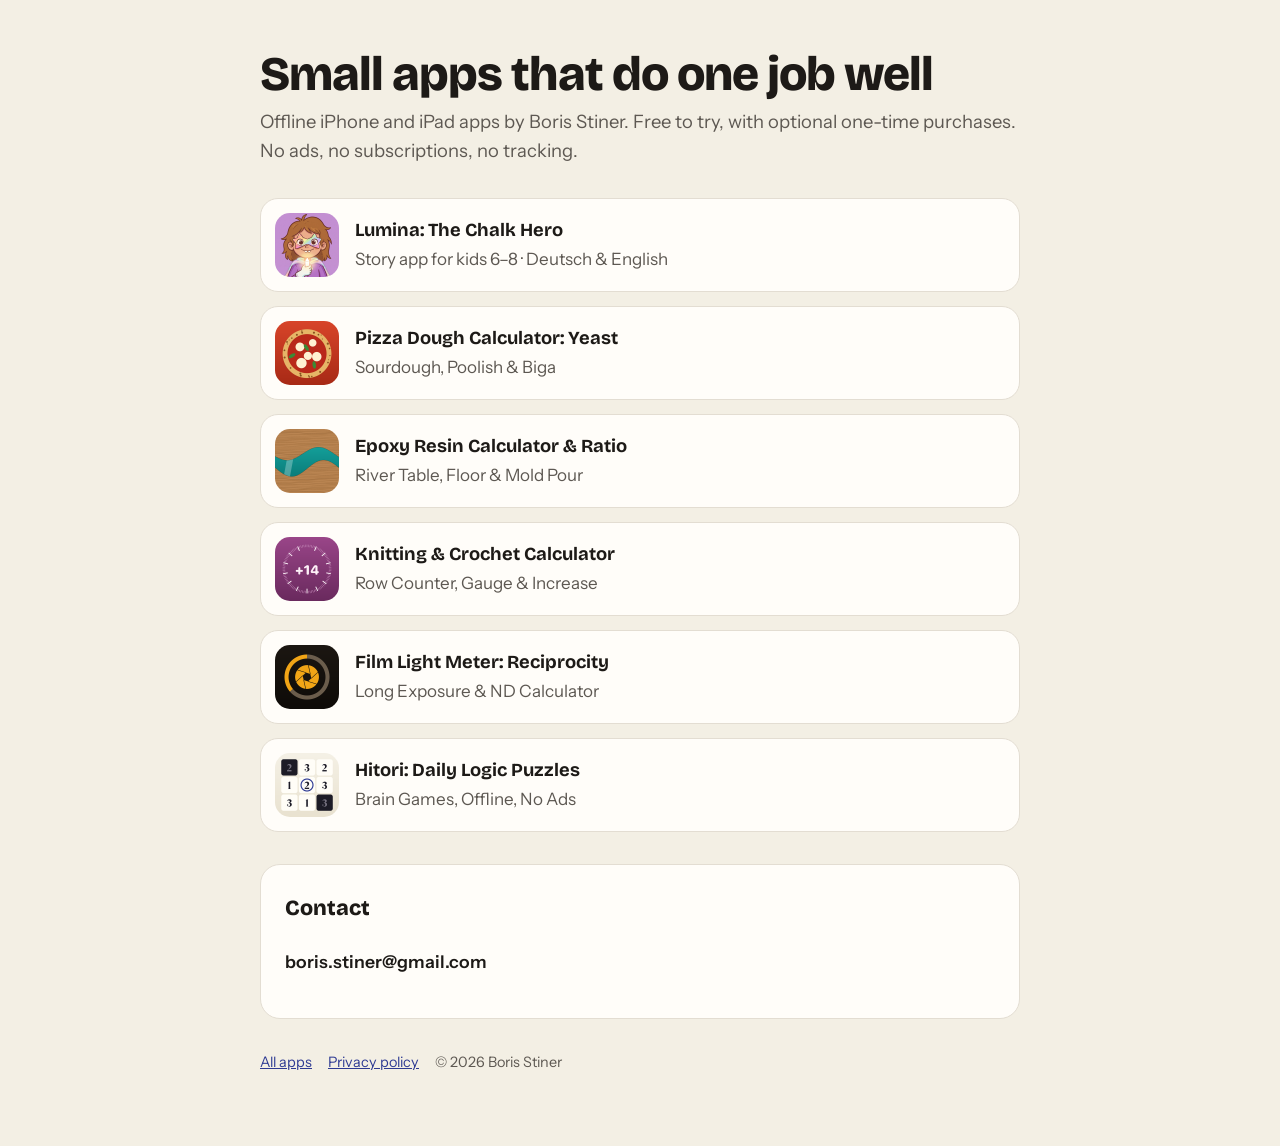
==== index.html @ 8ec966d7 "icons -> app-icons (Apache reserves /icons/ on cyon)" ====
<!doctype html><html lang="en"><head><meta charset="utf-8">
<meta name="viewport" content="width=device-width, initial-scale=1">
<title>Boris Stiner Apps</title><meta name="description" content="Offline iPhone and iPad apps by Boris Stiner.">
<link rel="icon" href="app-icons/hitori.png">
<link rel="preconnect" href="https://fonts.googleapis.com"><link rel="preconnect" href="https://fonts.gstatic.com" crossorigin>
<link rel="stylesheet" href="https://fonts.googleapis.com/css2?family=Bricolage+Grotesque:opsz,wght@12..96,600;12..96,800&family=Instrument+Sans:wght@400;600&display=swap">
<style>
:root { --accent:#2E3A93; --paper:#F3EFE4; --ink:#1d1a17; --muted:#5d5852; --card:#fffdf9; --rule:#e3ddd2;
  --display:"Bricolage Grotesque","Avenir Next",system-ui,sans-serif; --body:"Instrument Sans","Helvetica Neue",system-ui,sans-serif; }
@media (prefers-color-scheme: dark) { :root { --paper:#16140f; --ink:#f1ece4; --muted:#b0a89c; --card:#211e18; --rule:#36312a; color-scheme:dark } }
html,body { overflow-x:clip }
body { margin:0; background:var(--paper); color:var(--ink); font:17px/1.6 var(--body); }
.wrap { max-width:760px; margin:0 auto; padding:48px max(20px, env(safe-area-inset-left)) 72px; display:grid; gap:32px }
a { color:var(--accent) } a:focus-visible { outline:3px solid var(--accent); outline-offset:3px; border-radius:4px }
h1,h2,h3 { font-family:var(--display); line-height:1.1; text-wrap:balance; margin:0 }
h1 { font-size:clamp(2rem,6vw,3rem); font-weight:800; letter-spacing:-.02em; overflow-wrap:anywhere }
h2 { font-size:1.35rem; font-weight:800; margin-top:8px }
.hero { display:flex; gap:22px; align-items:center; flex-wrap:wrap }
.hero img { width:112px; height:112px; border-radius:25px; box-shadow:0 10px 30px color-mix(in srgb,var(--accent) 30%,transparent) }
.hero div { min-width:0; flex:1 }
.sub { color:var(--muted); font-size:1.15rem; margin:6px 0 0 }
.card { background:var(--card); border:1px solid var(--rule); border-radius:20px; padding:24px; display:grid; gap:12px }
ul { margin:0; padding-left:1.2em } li { margin:4px 0 }
.pro { border-color:color-mix(in srgb,var(--accent) 45%,var(--rule)) }
.mail { font:600 1.1rem var(--body); user-select:all; }
.apps { display:grid; gap:14px }
.app { display:flex; gap:16px; align-items:center; text-decoration:none; color:var(--ink); background:var(--card); border:1px solid var(--rule); border-radius:18px; padding:14px }
.app:hover { border-color:var(--accent) }
.app img { width:64px; height:64px; border-radius:15px }
.app b { font-family:var(--display); font-size:1.15rem; display:block } .app span { color:var(--muted) }
footer { color:var(--muted); font-size:.9rem; display:flex; gap:16px; flex-wrap:wrap }
</style></head><body><main class="wrap"><header><h1>Small apps that do one job well</h1>
<p class="sub">Offline iPhone and iPad apps by Boris Stiner. Free to try, with optional one-time purchases. No ads, no subscriptions, no tracking.</p></header>
<nav class="apps" aria-label="Apps"><a class="app" href="lumina/" style="--accent:#7b4fc4"><img src="app-icons/lumina.png" alt="" width="64" height="64"><div><b>Lumina: The Chalk Hero</b><span>Story app for kids 6–8 · Deutsch &amp; English</span></div></a><a class="app" href="dough/" style="--accent:#CF3A1F"><img src="app-icons/dough.png" alt="" width="64" height="64"><div><b>Pizza Dough Calculator: Yeast</b><span>Sourdough, Poolish &amp; Biga</span></div></a><a class="app" href="resin/" style="--accent:#0A8784"><img src="app-icons/resin.png" alt="" width="64" height="64"><div><b>Epoxy Resin Calculator &amp; Ratio</b><span>River Table, Floor &amp; Mold Pour</span></div></a><a class="app" href="knit/" style="--accent:#8C3B7C"><img src="app-icons/knit.png" alt="" width="64" height="64"><div><b>Knitting &amp; Crochet Calculator</b><span>Row Counter, Gauge &amp; Increase</span></div></a><a class="app" href="reciprocity/" style="--accent:#B66C00"><img src="app-icons/reciprocity.png" alt="" width="64" height="64"><div><b>Film Light Meter: Reciprocity</b><span>Long Exposure &amp; ND Calculator</span></div></a><a class="app" href="hitori/" style="--accent:#2E3A93"><img src="app-icons/hitori.png" alt="" width="64" height="64"><div><b>Hitori: Daily Logic Puzzles</b><span>Brain Games, Offline, No Ads</span></div></a></nav>
<section class="card"><h2>Contact</h2><p><span class="mail">boris.stiner@gmail.com</span></p></section><footer><a href="">All apps</a><a href="privacy/">Privacy policy</a><span>© 2026 Boris Stiner</span></footer></main></body></html>
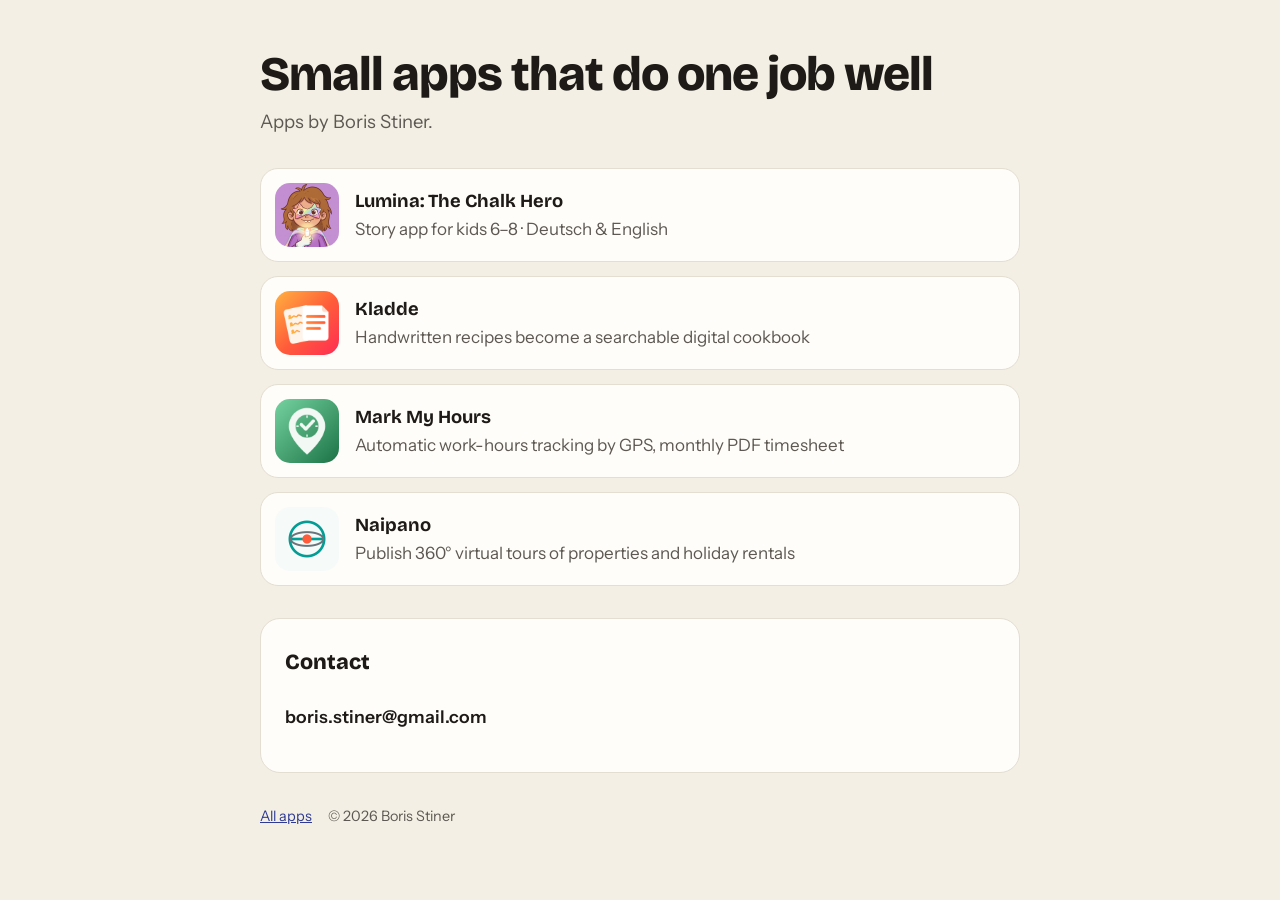
==== commit 025e6896: "Start page: Lumina, Kladde, Mark My Hours, Naipano (utility apps keep their pages)" ====
--- a/index.html
+++ b/index.html
@@ -1,6 +1,6 @@
 <!doctype html><html lang="en"><head><meta charset="utf-8">
 <meta name="viewport" content="width=device-width, initial-scale=1">
-<title>Boris Stiner Apps</title><meta name="description" content="Offline iPhone and iPad apps by Boris Stiner.">
+<title>Boris Stiner Apps</title><meta name="description" content="Apps by Boris Stiner.">
 <link rel="icon" href="app-icons/hitori.png">
 <link rel="preconnect" href="https://fonts.googleapis.com"><link rel="preconnect" href="https://fonts.gstatic.com" crossorigin>
 <link rel="stylesheet" href="https://fonts.googleapis.com/css2?family=Bricolage+Grotesque:opsz,wght@12..96,600;12..96,800&family=Instrument+Sans:wght@400;600&display=swap">
@@ -30,6 +30,6 @@
 .app b { font-family:var(--display); font-size:1.15rem; display:block } .app span { color:var(--muted) }
 footer { color:var(--muted); font-size:.9rem; display:flex; gap:16px; flex-wrap:wrap }
 </style></head><body><main class="wrap"><header><h1>Small apps that do one job well</h1>
-<p class="sub">Offline iPhone and iPad apps by Boris Stiner. Free to try, with optional one-time purchases. No ads, no subscriptions, no tracking.</p></header>
-<nav class="apps" aria-label="Apps"><a class="app" href="lumina/" style="--accent:#7b4fc4"><img src="app-icons/lumina.png" alt="" width="64" height="64"><div><b>Lumina: The Chalk Hero</b><span>Story app for kids 6–8 · Deutsch &amp; English</span></div></a><a class="app" href="dough/" style="--accent:#CF3A1F"><img src="app-icons/dough.png" alt="" width="64" height="64"><div><b>Pizza Dough Calculator: Yeast</b><span>Sourdough, Poolish &amp; Biga</span></div></a><a class="app" href="resin/" style="--accent:#0A8784"><img src="app-icons/resin.png" alt="" width="64" height="64"><div><b>Epoxy Resin Calculator &amp; Ratio</b><span>River Table, Floor &amp; Mold Pour</span></div></a><a class="app" href="knit/" style="--accent:#8C3B7C"><img src="app-icons/knit.png" alt="" width="64" height="64"><div><b>Knitting &amp; Crochet Calculator</b><span>Row Counter, Gauge &amp; Increase</span></div></a><a class="app" href="reciprocity/" style="--accent:#B66C00"><img src="app-icons/reciprocity.png" alt="" width="64" height="64"><div><b>Film Light Meter: Reciprocity</b><span>Long Exposure &amp; ND Calculator</span></div></a><a class="app" href="hitori/" style="--accent:#2E3A93"><img src="app-icons/hitori.png" alt="" width="64" height="64"><div><b>Hitori: Daily Logic Puzzles</b><span>Brain Games, Offline, No Ads</span></div></a></nav>
-<section class="card"><h2>Contact</h2><p><span class="mail">boris.stiner@gmail.com</span></p></section><footer><a href="">All apps</a><a href="privacy/">Privacy policy</a><span>© 2026 Boris Stiner</span></footer></main></body></html>+<p class="sub">Apps by Boris Stiner.</p></header>
+<nav class="apps" aria-label="Apps"><a class="app" href="lumina/" style="--accent:#7b4fc4"><img src="app-icons/lumina.png" alt="" width="64" height="64"><div><b>Lumina: The Chalk Hero</b><span>Story app for kids 6–8 · Deutsch &amp; English</span></div></a><a class="app" href="https://kladde.ch" style="--accent:#2E3A93"><img src="app-icons/kladde.png" alt="" width="64" height="64"><div><b>Kladde</b><span>Handwritten recipes become a searchable digital cookbook</span></div></a><a class="app" href="https://markmyhours.com" style="--accent:#2E3A93"><img src="app-icons/markmyhours.png" alt="" width="64" height="64"><div><b>Mark My Hours</b><span>Automatic work-hours tracking by GPS, monthly PDF timesheet</span></div></a><a class="app" href="https://naipano.com" style="--accent:#0A8784"><img src="app-icons/naipano.png" alt="" width="64" height="64"><div><b>Naipano</b><span>Publish 360° virtual tours of properties and holiday rentals</span></div></a></nav>
+<section class="card"><h2>Contact</h2><p><span class="mail">boris.stiner@gmail.com</span></p></section><footer><a href="">All apps</a><span>© 2026 Boris Stiner</span></footer></main></body></html>
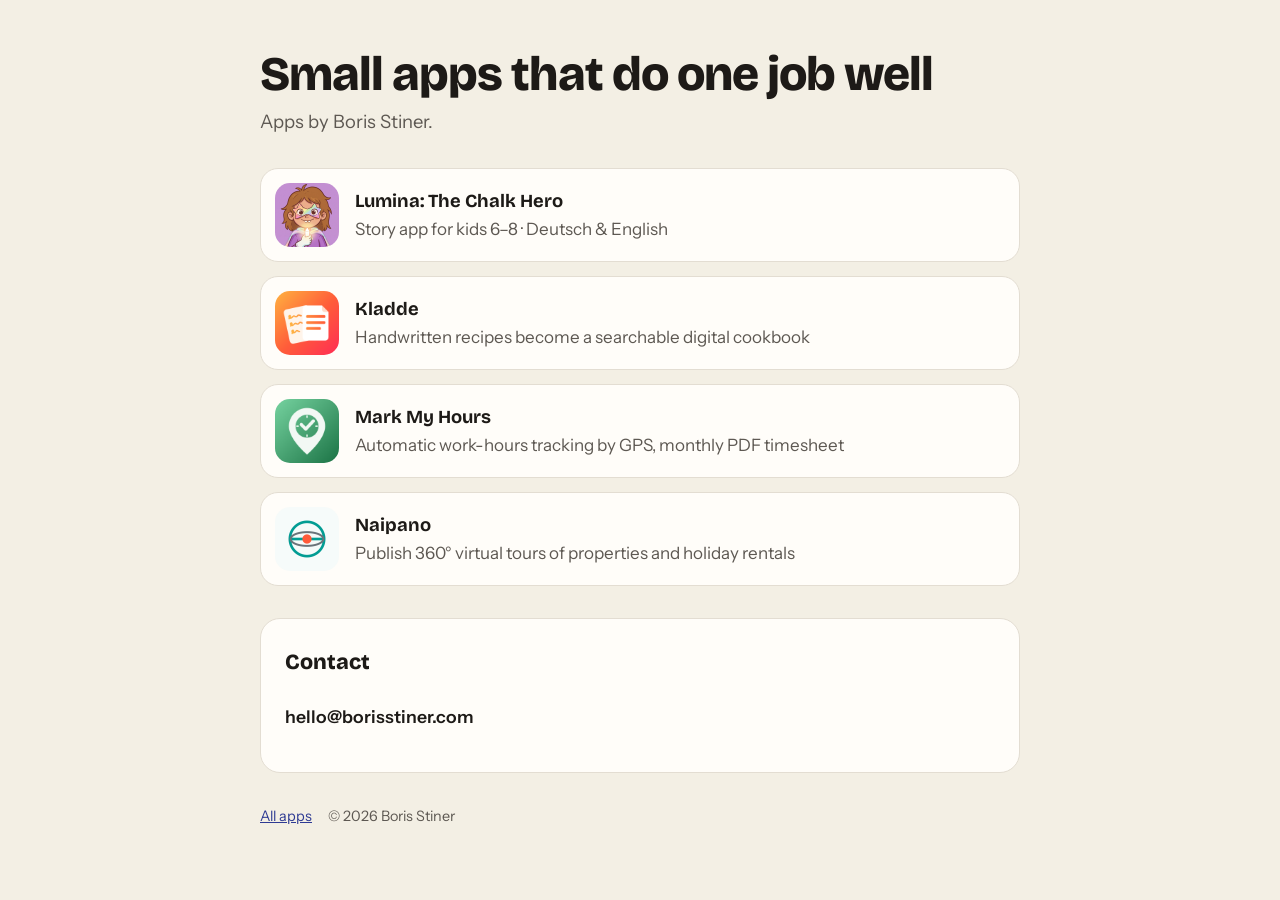
==== commit 92145dcf: "Contact: hello@borisstiner.com" ====
--- a/index.html
+++ b/index.html
@@ -31,5 +31,5 @@
 footer { color:var(--muted); font-size:.9rem; display:flex; gap:16px; flex-wrap:wrap }
 </style></head><body><main class="wrap"><header><h1>Small apps that do one job well</h1>
 <p class="sub">Apps by Boris Stiner.</p></header>
-<nav class="apps" aria-label="Apps"><a class="app" href="lumina/" style="--accent:#7b4fc4"><img src="app-icons/lumina.png" alt="" width="64" height="64"><div><b>Lumina: The Chalk Hero</b><span>Story app for kids 6–8 · Deutsch &amp; English</span></div></a><a class="app" href="https://kladde.ch" style="--accent:#2E3A93"><img src="app-icons/kladde.png" alt="" width="64" height="64"><div><b>Kladde</b><span>Handwritten recipes become a searchable digital cookbook</span></div></a><a class="app" href="https://markmyhours.com" style="--accent:#2E3A93"><img src="app-icons/markmyhours.png" alt="" width="64" height="64"><div><b>Mark My Hours</b><span>Automatic work-hours tracking by GPS, monthly PDF timesheet</span></div></a><a class="app" href="https://naipano.com" style="--accent:#0A8784"><img src="app-icons/naipano.png" alt="" width="64" height="64"><div><b>Naipano</b><span>Publish 360° virtual tours of properties and holiday rentals</span></div></a></nav>
-<section class="card"><h2>Contact</h2><p><span class="mail">boris.stiner@gmail.com</span></p></section><footer><a href="">All apps</a><span>© 2026 Boris Stiner</span></footer></main></body></html>+<nav class="apps" aria-label="Apps"><a class="app" href="lumina/" style="--accent:#7b4fc4"><img src="app-icons/lumina.png" alt="" width="64" height="64"><div><b>Lumina: The Chalk Hero</b><span>Story app for kids 6–8 · Deutsch &amp; English</span></div></a><a class="app" href="https://kladde.ch" style="--accent:#E8553A"><img src="app-icons/kladde.png" alt="" width="64" height="64"><div><b>Kladde</b><span>Handwritten recipes become a searchable digital cookbook</span></div></a><a class="app" href="https://markmyhours.com" style="--accent:#2F8F5B"><img src="app-icons/markmyhours.png" alt="" width="64" height="64"><div><b>Mark My Hours</b><span>Automatic work-hours tracking by GPS, monthly PDF timesheet</span></div></a><a class="app" href="https://naipano.com" style="--accent:#0A8784"><img src="app-icons/naipano.png" alt="" width="64" height="64"><div><b>Naipano</b><span>Publish 360° virtual tours of properties and holiday rentals</span></div></a></nav>
+<section class="card"><h2>Contact</h2><p><span class="mail">hello@borisstiner.com</span></p></section><footer><a href="">All apps</a><span>© 2026 Boris Stiner</span></footer></main></body></html>
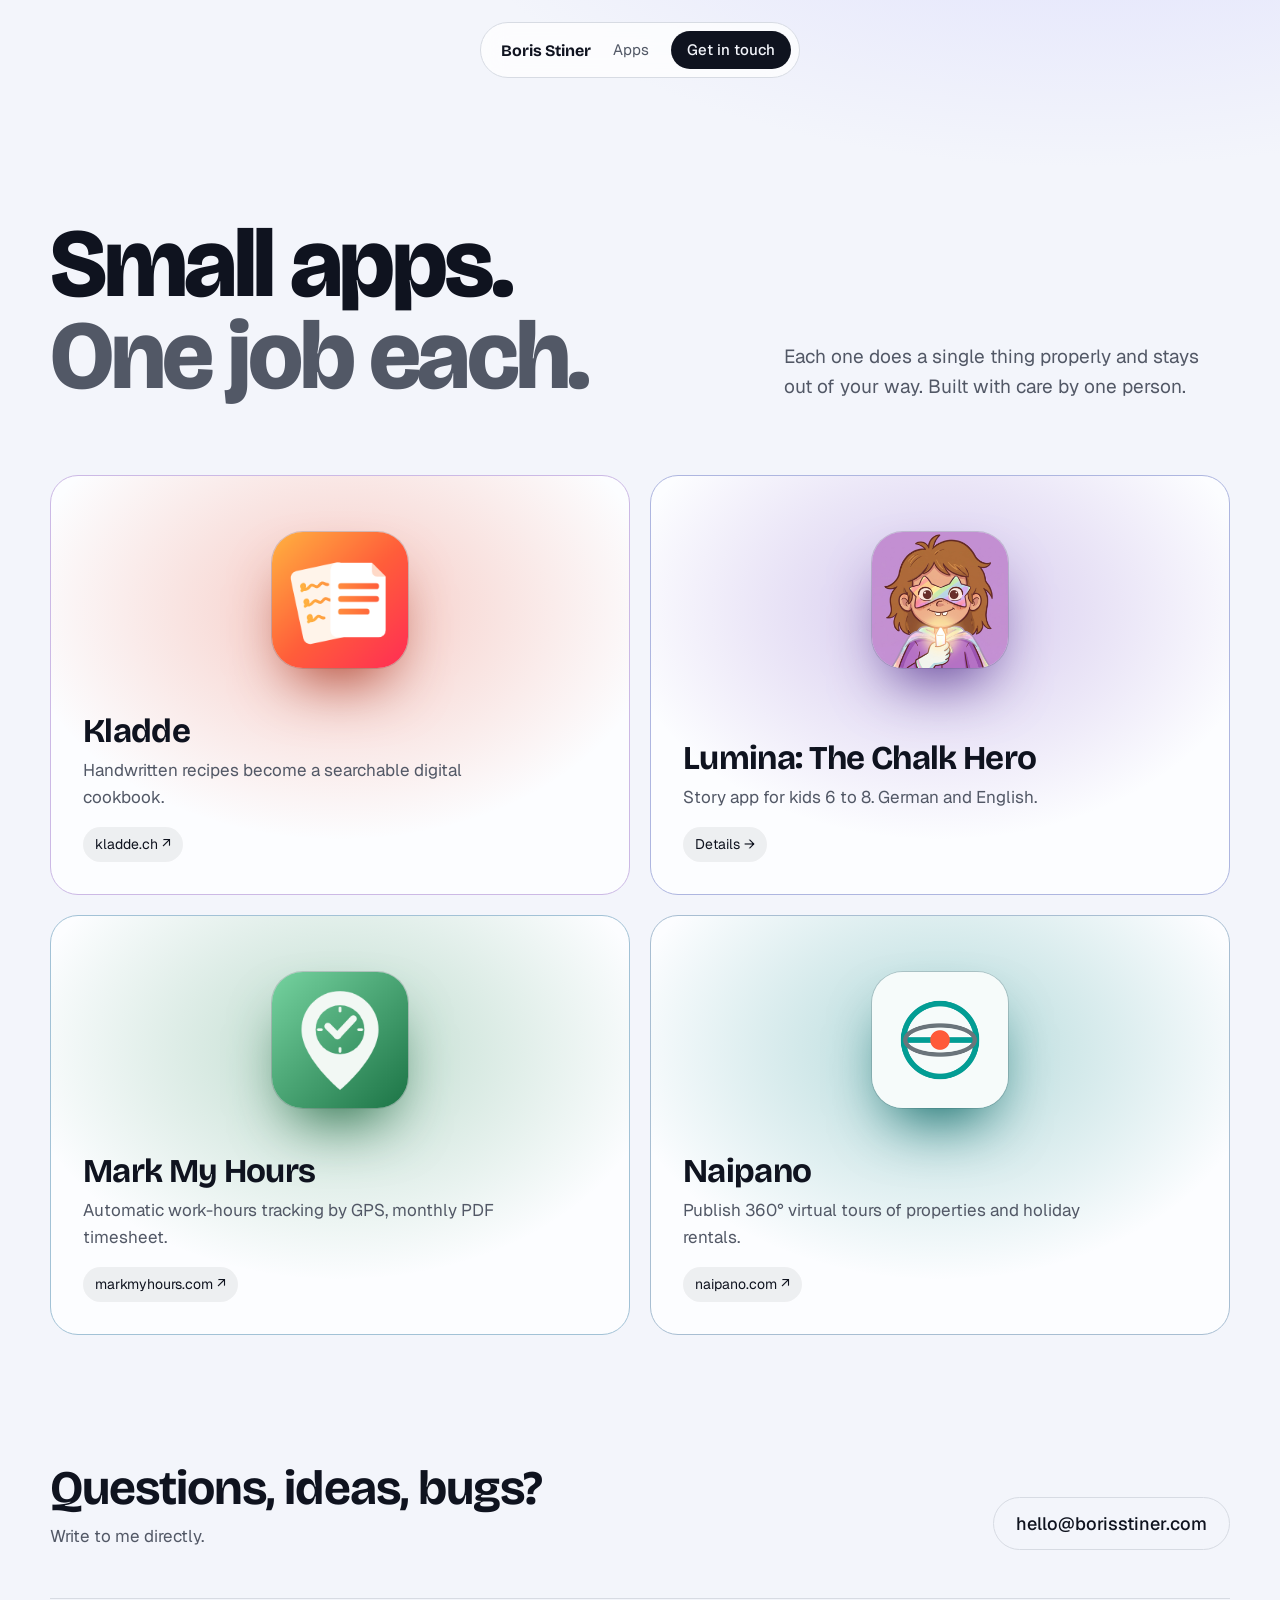
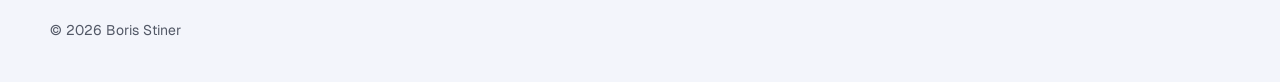
==== commit d18ba106: "Start page: Gallery design (each app on a lit stage), light and dark Co-Authored-By: Claude Opus 5.5" ====
--- a/index.html
+++ b/index.html
@@ -1,35 +1,98 @@
 <!doctype html><html lang="en"><head><meta charset="utf-8">
-<meta name="viewport" content="width=device-width, initial-scale=1">
-<title>Boris Stiner Apps</title><meta name="description" content="Apps by Boris Stiner.">
+<meta name="viewport" content="width=device-width, initial-scale=1, viewport-fit=cover">
+<title>Boris Stiner Apps</title><meta name="description" content="Small apps by Boris Stiner. Each one does a single thing properly.">
+<meta name="theme-color" content="#f3f4fa" media="(prefers-color-scheme: light)">
+<meta name="theme-color" content="#0d1020" media="(prefers-color-scheme: dark)">
 <link rel="icon" href="app-icons/hitori.png">
 <link rel="preconnect" href="https://fonts.googleapis.com"><link rel="preconnect" href="https://fonts.gstatic.com" crossorigin>
-<link rel="stylesheet" href="https://fonts.googleapis.com/css2?family=Bricolage+Grotesque:opsz,wght@12..96,600;12..96,800&family=Instrument+Sans:wght@400;600&display=swap">
+<link rel="stylesheet" href="https://fonts.googleapis.com/css2?family=Bricolage+Grotesque:opsz,wght@12..96,700;12..96,800&family=Geist:wght@400;500&display=swap">
 <style>
-:root { --accent:#2E3A93; --paper:#F3EFE4; --ink:#1d1a17; --muted:#5d5852; --card:#fffdf9; --rule:#e3ddd2;
-  --display:"Bricolage Grotesque","Avenir Next",system-ui,sans-serif; --body:"Instrument Sans","Helvetica Neue",system-ui,sans-serif; }
-@media (prefers-color-scheme: dark) { :root { --paper:#16140f; --ink:#f1ece4; --muted:#b0a89c; --card:#211e18; --rule:#36312a; color-scheme:dark } }
-html,body { overflow-x:clip }
-body { margin:0; background:var(--paper); color:var(--ink); font:17px/1.6 var(--body); }
-.wrap { max-width:760px; margin:0 auto; padding:48px max(20px, env(safe-area-inset-left)) 72px; display:grid; gap:32px }
-a { color:var(--accent) } a:focus-visible { outline:3px solid var(--accent); outline-offset:3px; border-radius:4px }
-h1,h2,h3 { font-family:var(--display); line-height:1.1; text-wrap:balance; margin:0 }
-h1 { font-size:clamp(2rem,6vw,3rem); font-weight:800; letter-spacing:-.02em; overflow-wrap:anywhere }
-h2 { font-size:1.35rem; font-weight:800; margin-top:8px }
-.hero { display:flex; gap:22px; align-items:center; flex-wrap:wrap }
-.hero img { width:112px; height:112px; border-radius:25px; box-shadow:0 10px 30px color-mix(in srgb,var(--accent) 30%,transparent) }
-.hero div { min-width:0; flex:1 }
-.sub { color:var(--muted); font-size:1.15rem; margin:6px 0 0 }
-.card { background:var(--card); border:1px solid var(--rule); border-radius:20px; padding:24px; display:grid; gap:12px }
-ul { margin:0; padding-left:1.2em } li { margin:4px 0 }
-.pro { border-color:color-mix(in srgb,var(--accent) 45%,var(--rule)) }
-.mail { font:600 1.1rem var(--body); user-select:all; }
-.apps { display:grid; gap:14px }
-.app { display:flex; gap:16px; align-items:center; text-decoration:none; color:var(--ink); background:var(--card); border:1px solid var(--rule); border-radius:18px; padding:14px }
-.app:hover { border-color:var(--accent) }
-.app img { width:64px; height:64px; border-radius:15px }
-.app b { font-family:var(--display); font-size:1.15rem; display:block } .app span { color:var(--muted) }
-footer { color:var(--muted); font-size:.9rem; display:flex; gap:16px; flex-wrap:wrap }
-</style></head><body><main class="wrap"><header><h1>Small apps that do one job well</h1>
-<p class="sub">Apps by Boris Stiner.</p></header>
-<nav class="apps" aria-label="Apps"><a class="app" href="lumina/" style="--accent:#7b4fc4"><img src="app-icons/lumina.png" alt="" width="64" height="64"><div><b>Lumina: The Chalk Hero</b><span>Story app for kids 6–8 · Deutsch &amp; English</span></div></a><a class="app" href="https://kladde.ch" style="--accent:#E8553A"><img src="app-icons/kladde.png" alt="" width="64" height="64"><div><b>Kladde</b><span>Handwritten recipes become a searchable digital cookbook</span></div></a><a class="app" href="https://markmyhours.com" style="--accent:#2F8F5B"><img src="app-icons/markmyhours.png" alt="" width="64" height="64"><div><b>Mark My Hours</b><span>Automatic work-hours tracking by GPS, monthly PDF timesheet</span></div></a><a class="app" href="https://naipano.com" style="--accent:#0A8784"><img src="app-icons/naipano.png" alt="" width="64" height="64"><div><b>Naipano</b><span>Publish 360° virtual tours of properties and holiday rentals</span></div></a></nav>
-<section class="card"><h2>Contact</h2><p><span class="mail">hello@borisstiner.com</span></p></section><footer><a href="">All apps</a><span>© 2026 Boris Stiner</span></footer></main></body></html>+/* Gallery: each app on a stage lit in its own colour (--c on the tile). Light and dark follow the system. */
+:root {
+  --bg: oklch(97% 0.008 268); --surface: oklch(99.5% 0.003 268); --fg: oklch(19% 0.025 268);
+  --mute: oklch(46% 0.025 268); --line: oklch(89% 0.012 268); --glass: oklch(100% 0 0 / .72); --halo: oklch(86% 0.07 285 / .55);
+  --glow: 30%; --chip: oklch(19% 0.025 268 / .06); --shadow: oklch(19% 0.025 268 / .16);
+  --display: "Bricolage Grotesque", "Avenir Next", system-ui, sans-serif;
+  --body: "Geist", "Helvetica Neue", system-ui, sans-serif;
+  --ease-out: cubic-bezier(.2,.7,.2,1);
+  color-scheme: light;
+}
+@media (prefers-color-scheme: dark) { :root {
+  --bg: oklch(15% 0.025 268); --surface: oklch(20% 0.03 268); --fg: oklch(95% 0.01 268);
+  --mute: oklch(74% 0.025 268); --line: oklch(30% 0.03 268); --glass: oklch(24% 0.03 268 / .72); --halo: oklch(32% 0.09 285 / .55);
+  --glow: 46%; --chip: oklch(100% 0 0 / .08); --shadow: oklch(100% 0 0 / .08);
+  color-scheme: dark } }
+html, body { overflow-x: clip }
+body { margin: 0; background: var(--bg); color: var(--fg); font: 400 17px/1.6 var(--body);
+  background-image: radial-gradient(60rem 30rem at 85% -10%, var(--halo), transparent 70%); background-repeat: no-repeat }
+a:focus-visible { outline: 2px solid var(--fg); outline-offset: 3px }
+.wrap { max-width: 1180px; margin: 0 auto; padding-left: max(20px, env(safe-area-inset-left)); padding-right: max(20px, env(safe-area-inset-right)) }
+
+.nav { display: flex; justify-content: center; padding-top: max(22px, env(safe-area-inset-top)) }
+.pill { display: flex; gap: 6px 22px; align-items: center; padding: 8px 8px 8px 20px; border-radius: 999px; background: var(--glass);
+  border: 1px solid var(--line); backdrop-filter: blur(14px); -webkit-backdrop-filter: blur(14px); font-size: 15px }
+.pill b { font: 700 16px var(--display); letter-spacing: -0.01em; white-space: nowrap }
+.pill a { color: var(--mute); text-decoration: none; white-space: nowrap }
+.pill a:hover { color: var(--fg) }
+.pill .cta { color: var(--bg); background: var(--fg); padding: 7px 16px; border-radius: 999px; font-weight: 500 }
+.pill .cta:hover { color: var(--bg); background: var(--mute) }
+
+.hero { display: grid; grid-template-columns: minmax(0, 1.5fr) minmax(0, 1fr); gap: 24px 64px; align-items: end; padding-block: clamp(64px, 11vw, 140px) clamp(40px, 6vw, 72px) }
+.hero h1 { font: 800 clamp(3rem, 7.6vw, 6.4rem)/0.95 var(--display); letter-spacing: -0.035em; margin: 0; overflow-wrap: anywhere; min-width: 0 }
+.hero h1 span { color: var(--mute); display: block }
+.hero p { color: var(--mute); font-size: 19px; max-width: 40ch; margin: 0 }
+
+.grid { display: grid; grid-template-columns: repeat(2, minmax(0, 1fr)); gap: 20px }
+.tile { display: grid; grid-template-rows: 1fr auto; min-height: 420px; padding: 32px; border-radius: 28px; box-sizing: border-box;
+  text-decoration: none; color: var(--fg); border: 1px solid color-mix(in oklch, var(--c) 30%, var(--line));
+  background: radial-gradient(28rem 20rem at 50% 32%, color-mix(in oklch, var(--c) var(--glow), transparent), transparent 72%), var(--surface);
+  transition: transform .4s var(--ease-out), border-color .3s var(--ease-out) }
+.tile:last-child:nth-child(odd) { grid-column: 1 / -1 } /* an odd app count never leaves a lone half tile */
+.tile:hover { transform: translateY(-4px); border-color: color-mix(in oklch, var(--c) 60%, var(--line)) }
+.stage { display: grid; justify-items: center; align-items: start; padding-block: 24px 40px }
+.tile img { width: 136px; height: 136px; border-radius: 31px; transition: transform .5s var(--ease-out);
+  box-shadow: 0 30px 60px -20px color-mix(in oklch, var(--c) 80%, black), 0 0 0 1px var(--shadow) }
+.tile:hover img { transform: scale(1.05) translateY(-4px) }
+.meta { display: grid; justify-items: start; gap: 16px }
+.meta div { min-width: 0 }
+.tile h2 { font: 700 clamp(1.6rem, 2.6vw, 2.1rem)/1.05 var(--display); letter-spacing: -0.02em; margin: 0 }
+.tile p { color: var(--mute); margin: 8px 0 0; max-width: 38ch }
+.url { font-size: 14px; padding: 6px 12px; border-radius: 999px; background: var(--chip); white-space: nowrap }
+
+.contact { padding-block: clamp(80px, 10vw, 128px) 48px; display: grid; grid-template-columns: minmax(0, 1fr) auto; gap: 24px; align-items: end }
+.contact h2 { font: 700 clamp(1.8rem, 4vw, 3rem)/1.05 var(--display); letter-spacing: -0.02em; margin: 0 }
+.contact p { color: var(--mute); margin: 10px 0 0 }
+.mail { font: 500 18px var(--body); color: var(--fg); text-decoration: none; padding: 14px 22px; border: 1px solid var(--line); border-radius: 999px; white-space: nowrap; width: fit-content }
+.mail:hover { border-color: var(--mute) }
+footer { color: var(--mute); font-size: 14px; border-top: 1px solid var(--line); padding-block: 20px max(40px, env(safe-area-inset-bottom)) }
+
+@media (max-width: 760px) {
+  .hero, .grid, .contact { grid-template-columns: minmax(0, 1fr) }
+  .tile { min-height: 360px; padding: 24px }
+  .pill a:not(.cta) { display: none }
+}
+@media (prefers-reduced-motion: reduce) { * { transition: none !important; transform: none !important } }
+</style></head><body>
+<div class="wrap">
+  <nav class="nav" aria-label="Site"><div class="pill"><b>Boris Stiner</b><a href="#apps">Apps</a><a class="cta" href="#contact">Get in touch</a></div></nav>
+  <header class="hero">
+    <h1>Small apps. <span>One job each.</span></h1>
+    <p>Each one does a single thing properly and stays out of your way. Built with care by one person.</p>
+  </header>
+  <main class="grid" id="apps" aria-label="Apps">
+    <a class="tile" href="https://kladde.ch" style="--c: #E8553A"><div class="stage"><img src="app-icons/kladde.png" alt="" width="136" height="136"></div>
+      <div class="meta"><div><h2>Kladde</h2><p>Handwritten recipes become a searchable digital cookbook.</p></div><span class="url">kladde.ch ↗</span></div></a>
+    <a class="tile" href="lumina/" style="--c: #7b4fc4"><div class="stage"><img src="app-icons/lumina.png" alt="" width="136" height="136"></div>
+      <div class="meta"><div><h2>Lumina: The Chalk Hero</h2><p>Story app for kids 6 to 8. German and English.</p></div><span class="url">Details →</span></div></a>
+    <a class="tile" href="https://markmyhours.com" style="--c: #2F8F5B"><div class="stage"><img src="app-icons/markmyhours.png" alt="" width="136" height="136"></div>
+      <div class="meta"><div><h2>Mark My Hours</h2><p>Automatic work-hours tracking by GPS, monthly PDF timesheet.</p></div><span class="url">markmyhours.com ↗</span></div></a>
+    <a class="tile" href="https://naipano.com" style="--c: #0A8784"><div class="stage"><img src="app-icons/naipano.png" alt="" width="136" height="136"></div>
+      <div class="meta"><div><h2>Naipano</h2><p>Publish 360° virtual tours of properties and holiday rentals.</p></div><span class="url">naipano.com ↗</span></div></a>
+  </main>
+  <section class="contact" id="contact">
+    <div><h2>Questions, ideas, bugs?</h2><p>Write to me directly.</p></div>
+    <a class="mail" href="mailto:hello@borisstiner.com">hello@borisstiner.com</a>
+  </section>
+  <footer>© 2026 Boris Stiner</footer>
+</div>
+</body></html>
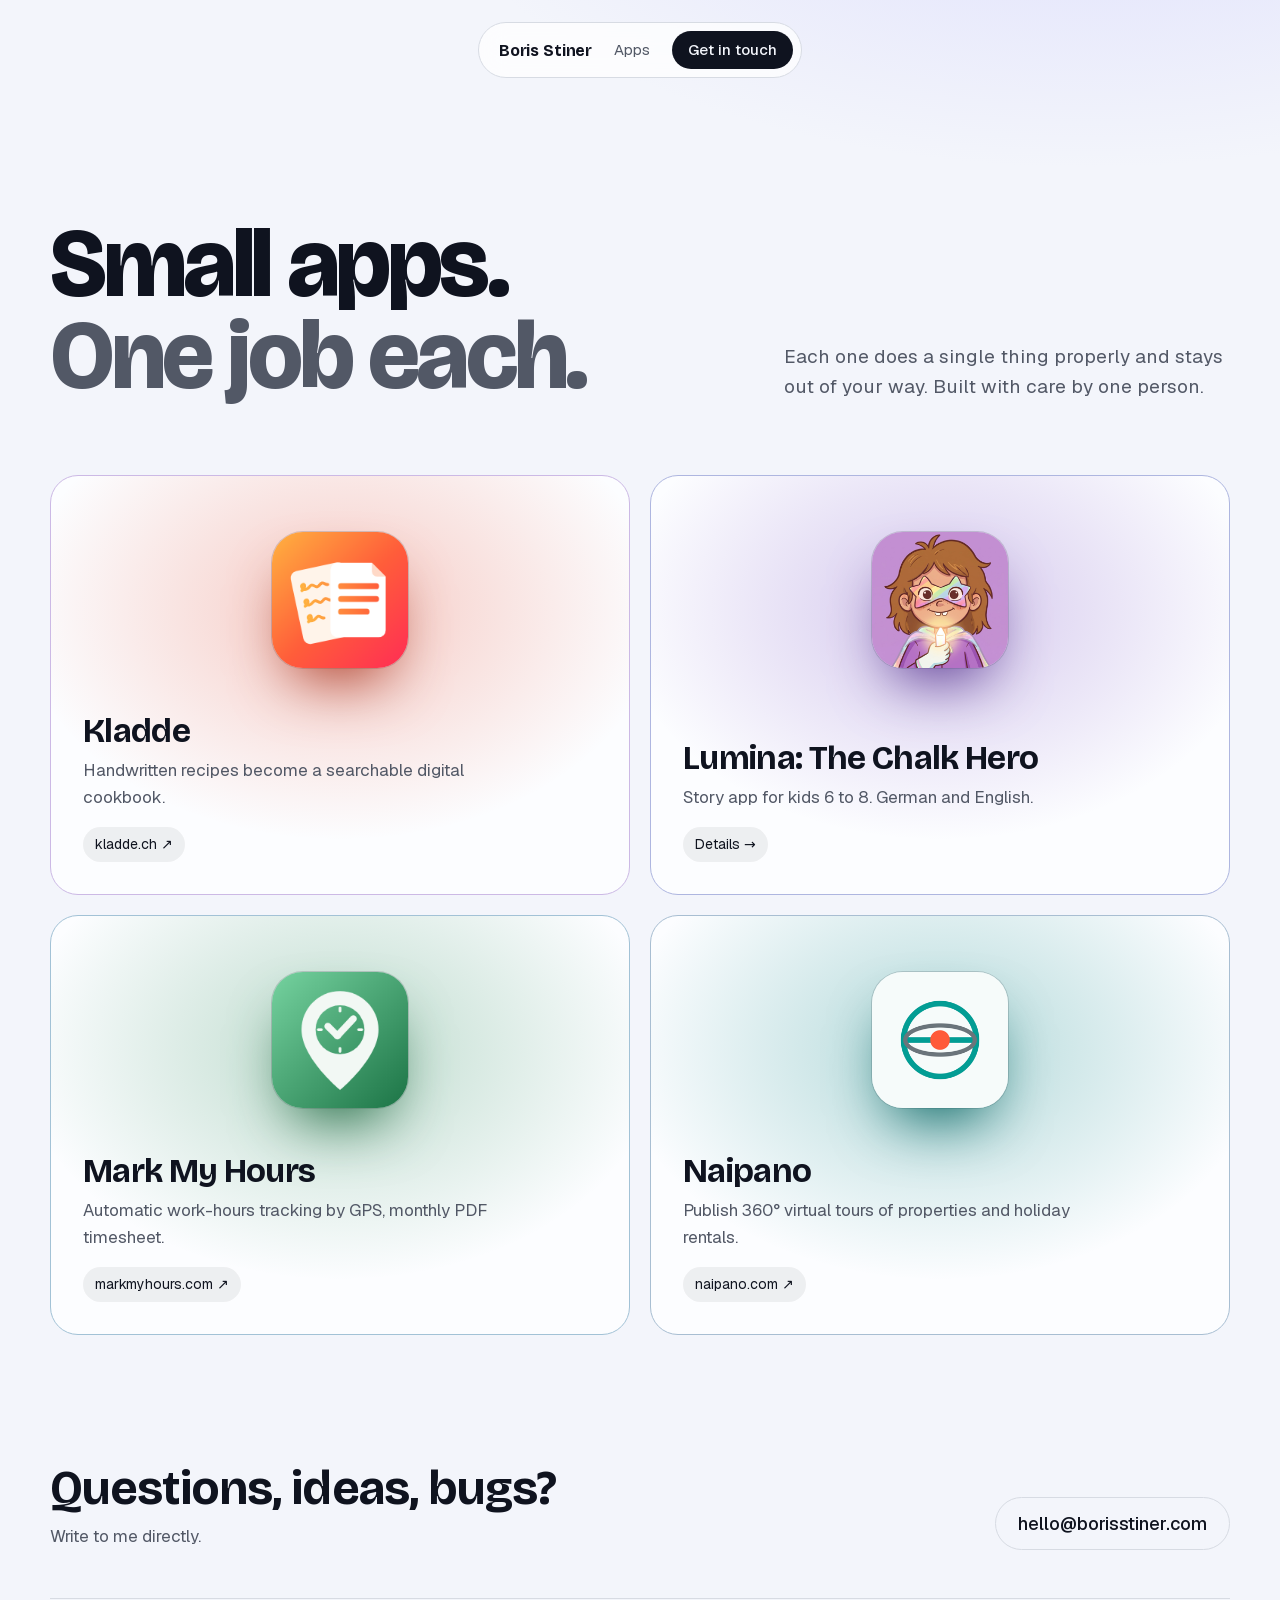
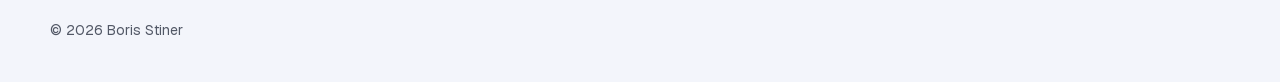
==== commit 35153751: "Fonts served from our own server instead of Google Fonts (no visitor data to Google) Co-Authored-By:" ====
--- a/index.html
+++ b/index.html
@@ -4,8 +4,7 @@
 <meta name="theme-color" content="#f3f4fa" media="(prefers-color-scheme: light)">
 <meta name="theme-color" content="#0d1020" media="(prefers-color-scheme: dark)">
 <link rel="icon" href="app-icons/hitori.png">
-<link rel="preconnect" href="https://fonts.googleapis.com"><link rel="preconnect" href="https://fonts.gstatic.com" crossorigin>
-<link rel="stylesheet" href="https://fonts.googleapis.com/css2?family=Bricolage+Grotesque:opsz,wght@12..96,700;12..96,800&family=Geist:wght@400;500&display=swap">
+<link rel="stylesheet" href="/fonts/21504bb7bd.css">
 <style>
 /* Gallery: each app on a stage lit in its own colour (--c on the tile). Light and dark follow the system. */
 :root {
--- a/fonts/21504bb7bd.css
+++ b/fonts/21504bb7bd.css
@@ -0,0 +1,77 @@
+/* Self-hosted copy of https://fonts.googleapis.com/css2?family=Bricolage+Grotesque:opsz,wght@12..96,700;12..96,800&family=Geist:wght@400;500&display=swap (no requests to Google) */
+/* latin-ext */
+@font-face {
+  font-family: 'Bricolage Grotesque';
+  font-style: normal;
+  font-weight: 700;
+  font-stretch: 100%;
+  font-display: swap;
+  src: url(/fonts/BricolageGrotesque-10d6a58294.woff2) format('woff2');
+  unicode-range: U+0100-02BA, U+02BD-02C5, U+02C7-02CC, U+02CE-02D7, U+02DD-02FF, U+0304, U+0308, U+0329, U+1D00-1DBF, U+1E00-1E9F, U+1EF2-1EFF, U+2020, U+20A0-20AB, U+20AD-20C4, U+2113, U+2C60-2C7F, U+A720-A7FF;
+}
+/* latin */
+@font-face {
+  font-family: 'Bricolage Grotesque';
+  font-style: normal;
+  font-weight: 700;
+  font-stretch: 100%;
+  font-display: swap;
+  src: url(/fonts/BricolageGrotesque-3b58e8bdf7.woff2) format('woff2');
+  unicode-range: U+0000-00FF, U+0131, U+0152-0153, U+02BB-02BC, U+02C6, U+02DA, U+02DC, U+0304, U+0308, U+0329, U+2000-206F, U+20AC, U+2122, U+2191, U+2193, U+2212, U+2215, U+FEFF, U+FFFD;
+}
+/* latin-ext */
+@font-face {
+  font-family: 'Bricolage Grotesque';
+  font-style: normal;
+  font-weight: 800;
+  font-stretch: 100%;
+  font-display: swap;
+  src: url(/fonts/BricolageGrotesque-10d6a58294.woff2) format('woff2');
+  unicode-range: U+0100-02BA, U+02BD-02C5, U+02C7-02CC, U+02CE-02D7, U+02DD-02FF, U+0304, U+0308, U+0329, U+1D00-1DBF, U+1E00-1E9F, U+1EF2-1EFF, U+2020, U+20A0-20AB, U+20AD-20C4, U+2113, U+2C60-2C7F, U+A720-A7FF;
+}
+/* latin */
+@font-face {
+  font-family: 'Bricolage Grotesque';
+  font-style: normal;
+  font-weight: 800;
+  font-stretch: 100%;
+  font-display: swap;
+  src: url(/fonts/BricolageGrotesque-3b58e8bdf7.woff2) format('woff2');
+  unicode-range: U+0000-00FF, U+0131, U+0152-0153, U+02BB-02BC, U+02C6, U+02DA, U+02DC, U+0304, U+0308, U+0329, U+2000-206F, U+20AC, U+2122, U+2191, U+2193, U+2212, U+2215, U+FEFF, U+FFFD;
+}
+/* latin-ext */
+@font-face {
+  font-family: 'Geist';
+  font-style: normal;
+  font-weight: 400;
+  font-display: swap;
+  src: url(/fonts/Geist-e6da4874bc.woff2) format('woff2');
+  unicode-range: U+0100-02BA, U+02BD-02C5, U+02C7-02CC, U+02CE-02D7, U+02DD-02FF, U+0304, U+0308, U+0329, U+1D00-1DBF, U+1E00-1E9F, U+1EF2-1EFF, U+2020, U+20A0-20AB, U+20AD-20C4, U+2113, U+2C60-2C7F, U+A720-A7FF;
+}
+/* latin */
+@font-face {
+  font-family: 'Geist';
+  font-style: normal;
+  font-weight: 400;
+  font-display: swap;
+  src: url(/fonts/Geist-edc7ad59a4.woff2) format('woff2');
+  unicode-range: U+0000-00FF, U+0131, U+0152-0153, U+02BB-02BC, U+02C6, U+02DA, U+02DC, U+0304, U+0308, U+0329, U+2000-206F, U+20AC, U+2122, U+2191, U+2193, U+2212, U+2215, U+FEFF, U+FFFD;
+}
+/* latin-ext */
+@font-face {
+  font-family: 'Geist';
+  font-style: normal;
+  font-weight: 500;
+  font-display: swap;
+  src: url(/fonts/Geist-e6da4874bc.woff2) format('woff2');
+  unicode-range: U+0100-02BA, U+02BD-02C5, U+02C7-02CC, U+02CE-02D7, U+02DD-02FF, U+0304, U+0308, U+0329, U+1D00-1DBF, U+1E00-1E9F, U+1EF2-1EFF, U+2020, U+20A0-20AB, U+20AD-20C4, U+2113, U+2C60-2C7F, U+A720-A7FF;
+}
+/* latin */
+@font-face {
+  font-family: 'Geist';
+  font-style: normal;
+  font-weight: 500;
+  font-display: swap;
+  src: url(/fonts/Geist-edc7ad59a4.woff2) format('woff2');
+  unicode-range: U+0000-00FF, U+0131, U+0152-0153, U+02BB-02BC, U+02C6, U+02DA, U+02DC, U+0304, U+0308, U+0329, U+2000-206F, U+20AC, U+2122, U+2191, U+2193, U+2212, U+2215, U+FEFF, U+FFFD;
+}
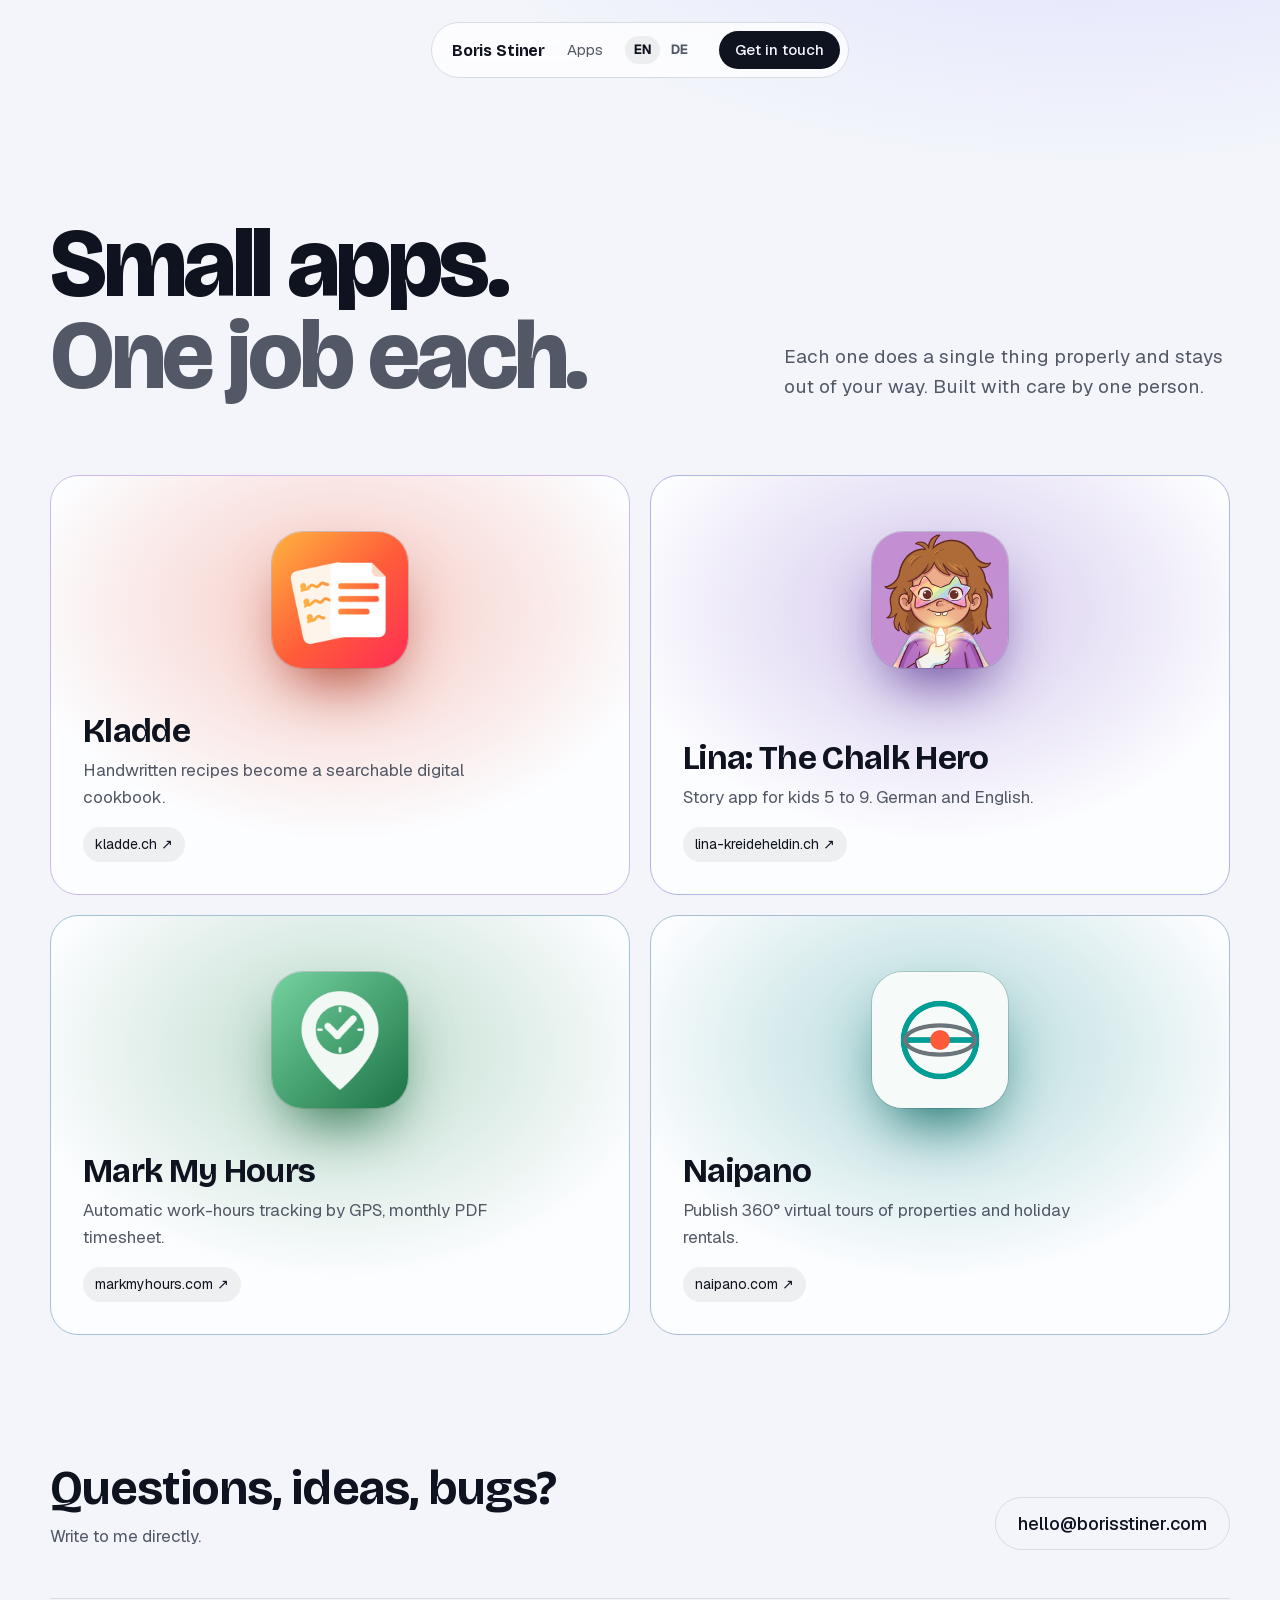
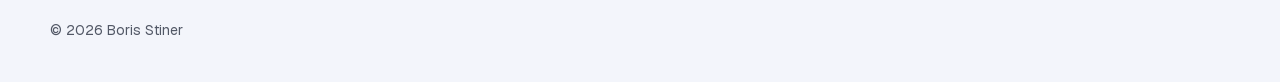
==== commit 5c9b4561: "Lina page moves to lina-kreideheldin.ch (301), start page in English and German - lumina/ answers wi" ====
--- a/index.html
+++ b/index.html
@@ -1,6 +1,14 @@
-<!doctype html><html lang="en"><head><meta charset="utf-8">
+<!doctype html><html lang="en" data-lang="en"><head><meta charset="utf-8">
 <meta name="viewport" content="width=device-width, initial-scale=1, viewport-fit=cover">
-<title>Boris Stiner Apps</title><meta name="description" content="Small apps by Boris Stiner. Each one does a single thing properly.">
+<title lang="en">Boris Stiner Apps</title>
+<meta lang="en" name="description" content="Small apps by Boris Stiner. Each one does a single thing properly.">
+<link rel="canonical" href="https://apps.borisstiner.com/">
+<link rel="alternate" hreflang="de" href="https://apps.borisstiner.com/de/">
+<link rel="alternate" hreflang="en" href="https://apps.borisstiner.com/">
+<link rel="alternate" hreflang="x-default" href="https://apps.borisstiner.com/">
+<meta property="og:url" content="https://apps.borisstiner.com/">
+<meta property="og:locale" content="en_GB">
+<meta property="og:locale:alternate" content="de_CH">
 <meta name="theme-color" content="#f3f4fa" media="(prefers-color-scheme: light)">
 <meta name="theme-color" content="#0d1020" media="(prefers-color-scheme: dark)">
 <link rel="icon" href="app-icons/hitori.png">
@@ -34,6 +42,9 @@
 .pill a { color: var(--mute); text-decoration: none; white-space: nowrap }
 .pill a:hover { color: var(--fg) }
 .pill .cta { color: var(--bg); background: var(--fg); padding: 7px 16px; border-radius: 999px; font-weight: 500 }
+.pill .langs { display: flex; gap: 2px }
+.pill .langs a { padding: 4px 9px; border-radius: 999px; font-size: 13px; font-weight: 600 }
+.pill .langs a[aria-current] { color: var(--fg); background: var(--chip) }
 .pill .cta:hover { color: var(--bg); background: var(--mute) }
 
 .hero { display: grid; grid-template-columns: minmax(0, 1.5fr) minmax(0, 1fr); gap: 24px 64px; align-items: end; padding-block: clamp(64px, 11vw, 140px) clamp(40px, 6vw, 72px) }
@@ -68,28 +79,28 @@
 @media (max-width: 760px) {
   .hero, .grid, .contact { grid-template-columns: minmax(0, 1fr) }
   .tile { min-height: 360px; padding: 24px }
-  .pill a:not(.cta) { display: none }
+  .pill > a:not(.cta) { display: none }
 }
 @media (prefers-reduced-motion: reduce) { * { transition: none !important; transform: none !important } }
 </style></head><body>
 <div class="wrap">
-  <nav class="nav" aria-label="Site"><div class="pill"><b>Boris Stiner</b><a href="#apps">Apps</a><a class="cta" href="#contact">Get in touch</a></div></nav>
+  <nav class="nav" aria-label="Site"><div class="pill"><b>Boris Stiner</b><a href="#apps">Apps</a><span class="langs" role="group" aria-label="Language"><a href="https://apps.borisstiner.com/" aria-current="page" hreflang="en">EN</a><a href="https://apps.borisstiner.com/de/" hreflang="de">DE</a></span><a class="cta" href="#contact"><span lang="en">Get in touch</span></a></div></nav>
   <header class="hero">
-    <h1>Small apps. <span>One job each.</span></h1>
-    <p>Each one does a single thing properly and stays out of your way. Built with care by one person.</p>
+    <h1 lang="en">Small apps. <span>One job each.</span></h1>
+    <p lang="en">Each one does a single thing properly and stays out of your way. Built with care by one person.</p>
   </header>
   <main class="grid" id="apps" aria-label="Apps">
     <a class="tile" href="https://kladde.ch" style="--c: #E8553A"><div class="stage"><img src="app-icons/kladde.png" alt="" width="136" height="136"></div>
-      <div class="meta"><div><h2>Kladde</h2><p>Handwritten recipes become a searchable digital cookbook.</p></div><span class="url">kladde.ch ↗</span></div></a>
-    <a class="tile" href="lumina/" style="--c: #7b4fc4"><div class="stage"><img src="app-icons/lumina.png" alt="" width="136" height="136"></div>
-      <div class="meta"><div><h2>Lumina: The Chalk Hero</h2><p>Story app for kids 6 to 8. German and English.</p></div><span class="url">Details →</span></div></a>
+      <div class="meta"><div><h2>Kladde</h2><p><span lang="en">Handwritten recipes become a searchable digital cookbook.</span></p></div><span class="url">kladde.ch ↗</span></div></a>
+    <a lang="en" class="tile" href="https://lina-kreideheldin.ch/en/" style="--c: #7b4fc4"><div class="stage"><img src="app-icons/lumina.png" alt="" width="136" height="136"></div>
+      <div class="meta"><div><h2>Lina: The Chalk Hero</h2><p>Story app for kids 5 to 9. German and English.</p></div><span class="url">lina-kreideheldin.ch ↗</span></div></a>
     <a class="tile" href="https://markmyhours.com" style="--c: #2F8F5B"><div class="stage"><img src="app-icons/markmyhours.png" alt="" width="136" height="136"></div>
-      <div class="meta"><div><h2>Mark My Hours</h2><p>Automatic work-hours tracking by GPS, monthly PDF timesheet.</p></div><span class="url">markmyhours.com ↗</span></div></a>
+      <div class="meta"><div><h2>Mark My Hours</h2><p><span lang="en">Automatic work-hours tracking by GPS, monthly PDF timesheet.</span></p></div><span class="url">markmyhours.com ↗</span></div></a>
     <a class="tile" href="https://naipano.com" style="--c: #0A8784"><div class="stage"><img src="app-icons/naipano.png" alt="" width="136" height="136"></div>
-      <div class="meta"><div><h2>Naipano</h2><p>Publish 360° virtual tours of properties and holiday rentals.</p></div><span class="url">naipano.com ↗</span></div></a>
+      <div class="meta"><div><h2>Naipano</h2><p><span lang="en">Publish 360° virtual tours of properties and holiday rentals.</span></p></div><span class="url">naipano.com ↗</span></div></a>
   </main>
   <section class="contact" id="contact">
-    <div><h2>Questions, ideas, bugs?</h2><p>Write to me directly.</p></div>
+    <div><h2><span lang="en">Questions, ideas, bugs?</span></h2><p><span lang="en">Write to me directly.</span></p></div>
     <a class="mail" href="mailto:hello@borisstiner.com">hello@borisstiner.com</a>
   </section>
   <footer>© 2026 Boris Stiner</footer>
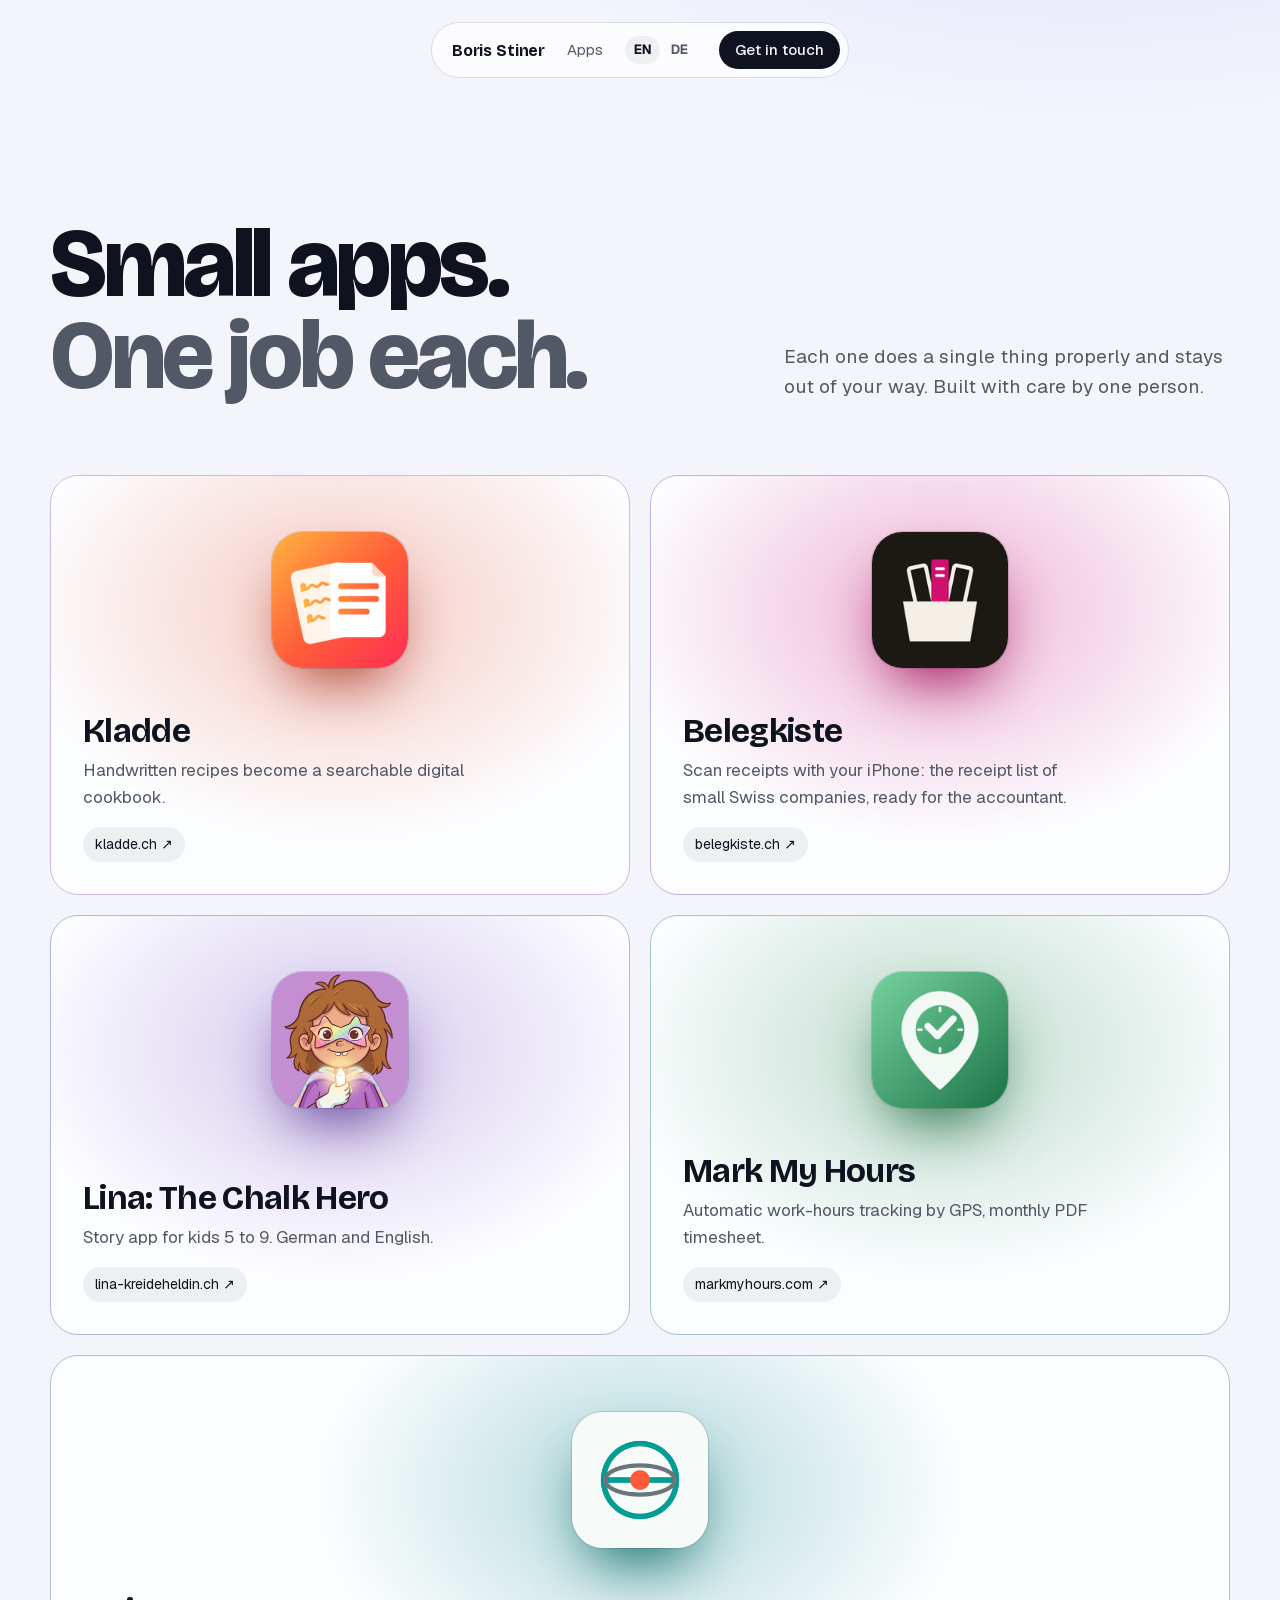
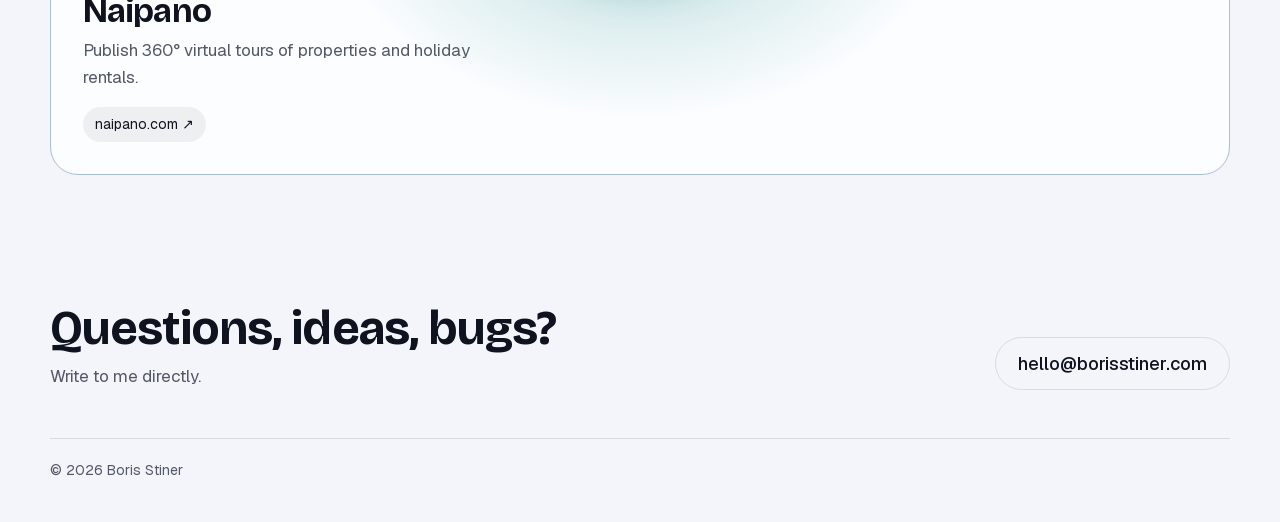
==== commit 49947c26: "Belegkiste on the gallery (belegkiste.ch, magenta, DE + EN) Co-Authored-By: Claude Opus 5.5 <noreply" ====
--- a/index.html
+++ b/index.html
@@ -92,6 +92,8 @@
   <main class="grid" id="apps" aria-label="Apps">
     <a class="tile" href="https://kladde.ch" style="--c: #E8553A"><div class="stage"><img src="app-icons/kladde.png" alt="" width="136" height="136"></div>
       <div class="meta"><div><h2>Kladde</h2><p><span lang="en">Handwritten recipes become a searchable digital cookbook.</span></p></div><span class="url">kladde.ch ↗</span></div></a>
+    <a class="tile" href="https://belegkiste.ch/" style="--c: #d0106f"><div class="stage"><img src="app-icons/belegkiste.png" alt="" width="136" height="136"></div>
+      <div class="meta"><div><h2>Belegkiste</h2><p><span lang="en">Scan receipts with your iPhone: the receipt list of small Swiss companies, ready for the accountant.</span></p></div><span class="url">belegkiste.ch ↗</span></div></a>
     <a lang="en" class="tile" href="https://lina-kreideheldin.ch/en/" style="--c: #7b4fc4"><div class="stage"><img src="app-icons/lumina.png" alt="" width="136" height="136"></div>
       <div class="meta"><div><h2>Lina: The Chalk Hero</h2><p>Story app for kids 5 to 9. German and English.</p></div><span class="url">lina-kreideheldin.ch ↗</span></div></a>
     <a class="tile" href="https://markmyhours.com" style="--c: #2F8F5B"><div class="stage"><img src="app-icons/markmyhours.png" alt="" width="136" height="136"></div>
